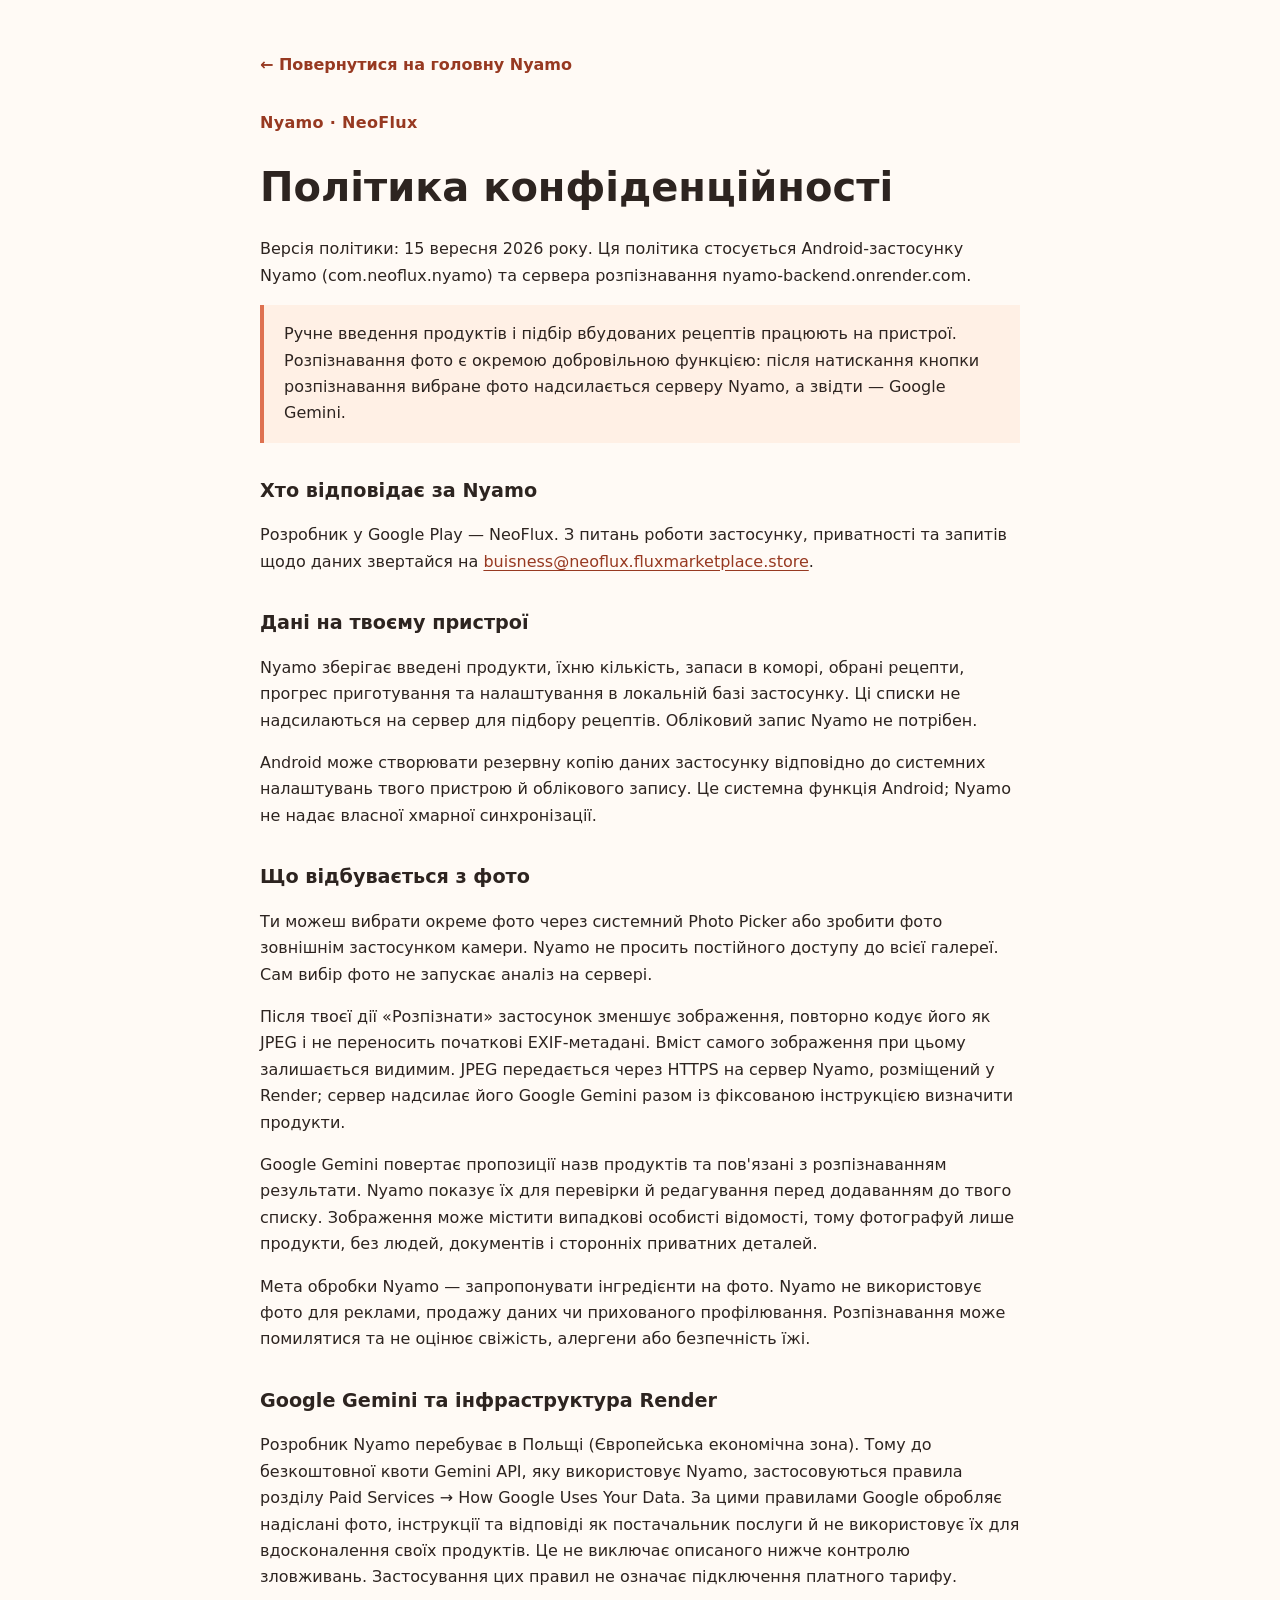
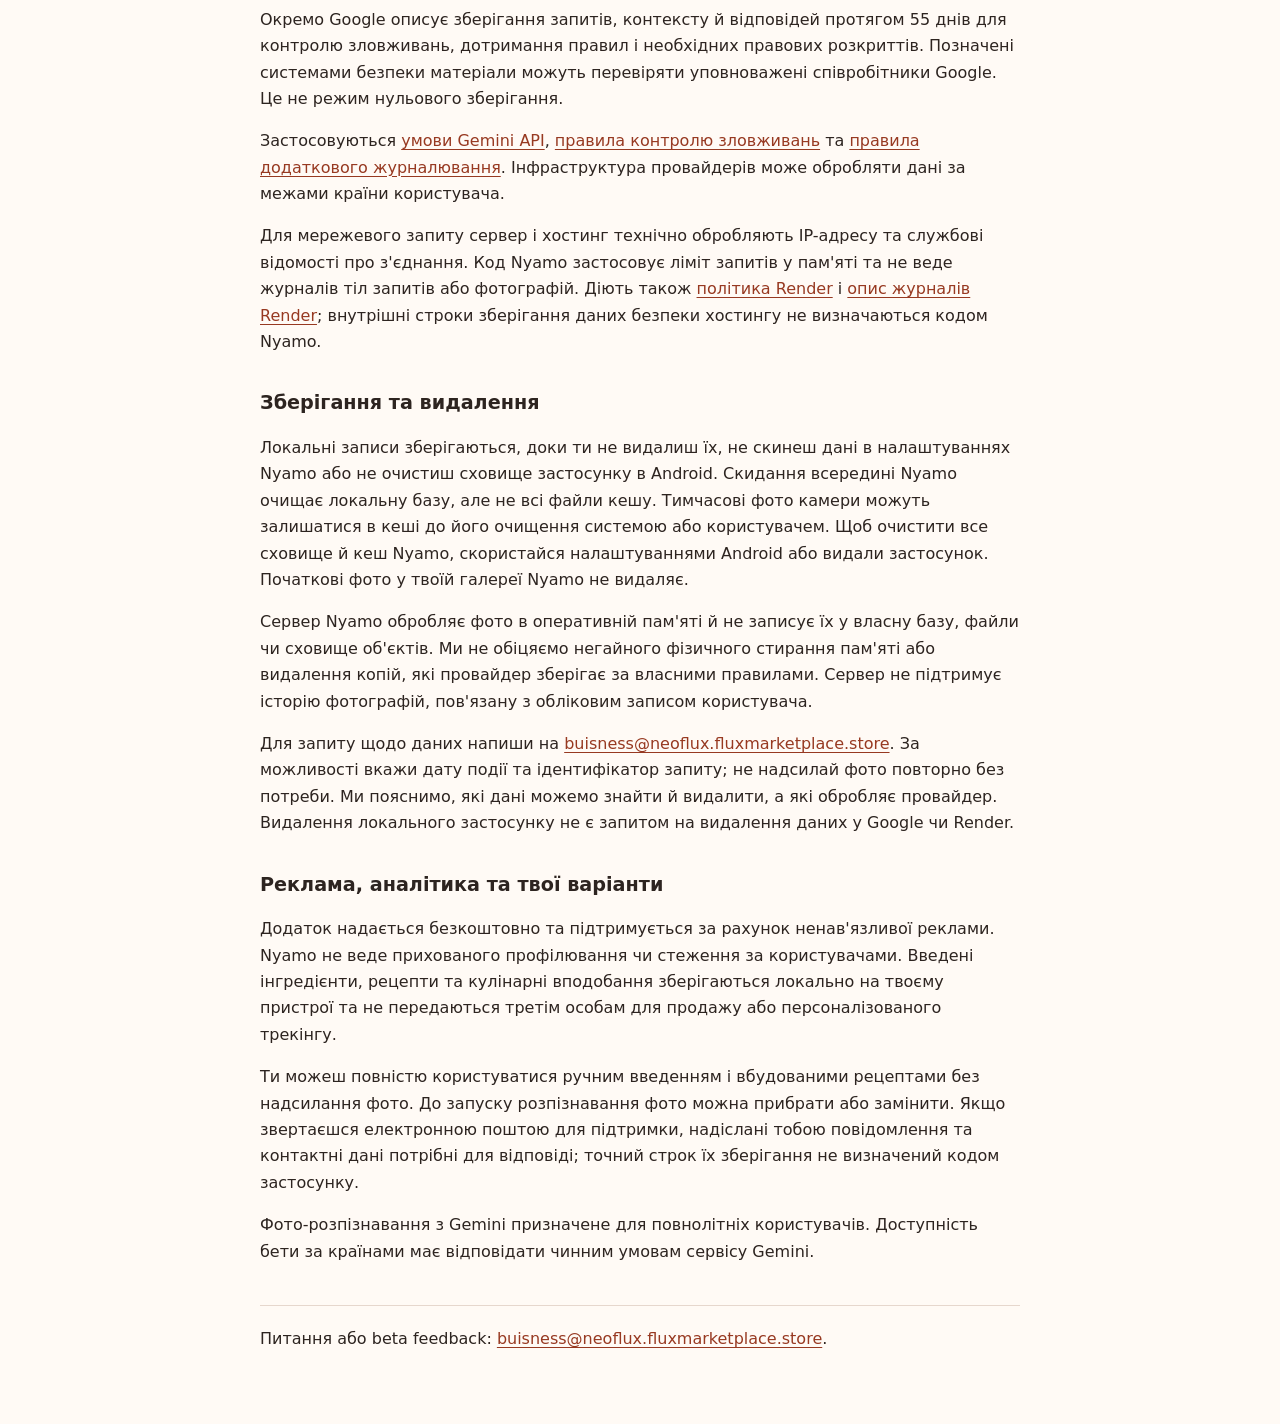
==== privacy-policy.html @ 57dad579 "Initial commit: Nyamo landing page website with i18n support" ====
<!doctype html>
<html lang="uk">
<head>
  <meta charset="utf-8">
  <meta name="viewport" content="width=device-width, initial-scale=1">
  <meta name="description" content="Як Nyamo обробляє локальні дані та фото продуктів, що передаються серверу Nyamo й Google Gemini.">
  <title>Nyamo — Політика конфіденційності</title>
  <style>
    :root { color-scheme: light; font-family: system-ui, sans-serif; color: #2d2420; background: #fffaf5; }
    body { margin: 0; line-height: 1.65; }
    main { max-width: 760px; padding: 36px 20px 72px; margin: auto; }
    h1 { font-size: clamp(1.8rem, 5vw, 2.5rem); line-height: 1.15; }
    h2 { font-size: 1.2rem; margin-top: 2rem; }
    a { color: #973921; overflow-wrap: anywhere; text-underline-offset: 3px; }
    a:focus-visible { outline: 3px solid #973921; outline-offset: 4px; }
    .brand { font-weight: 750; color: #973921; letter-spacing: .02em; }
    .note { padding: 16px 20px; border-left: 4px solid #de7150; background: #fff0e5; }
    footer { margin-top: 40px; border-top: 1px solid #e6d7cd; padding-top: 20px; }
  </style>
</head>
<body><main>
  <p><a href="index.html" style="display: inline-flex; align-items: center; gap: 6px; font-weight: 600; text-decoration: none; margin-bottom: 16px;">← Повернутися на головну Nyamo</a></p>
  <p class="brand">Nyamo · NeoFlux</p>
  <h1>Політика конфіденційності</h1>
  <p>Версія політики: 15 вересня 2026 року. Ця політика стосується Android-застосунку Nyamo (com.neoflux.nyamo) та сервера розпізнавання nyamo-backend.onrender.com.</p>
  <p class="note">Ручне введення продуктів і підбір вбудованих рецептів працюють на пристрої. Розпізнавання фото є окремою добровільною функцією: після натискання кнопки розпізнавання вибране фото надсилається серверу Nyamo, а звідти — Google Gemini.</p>

  <h2>Хто відповідає за Nyamo</h2>
  <p>Розробник у Google Play — NeoFlux. З питань роботи застосунку, приватності та запитів щодо даних звертайся на <a href="mailto:buisness@neoflux.fluxmarketplace.store">buisness@neoflux.fluxmarketplace.store</a>.</p>

  <h2>Дані на твоєму пристрої</h2>
  <p>Nyamo зберігає введені продукти, їхню кількість, запаси в коморі, обрані рецепти, прогрес приготування та налаштування в локальній базі застосунку. Ці списки не надсилаються на сервер для підбору рецептів. Обліковий запис Nyamo не потрібен.</p>
  <p>Android може створювати резервну копію даних застосунку відповідно до системних налаштувань твого пристрою й облікового запису. Це системна функція Android; Nyamo не надає власної хмарної синхронізації.</p>

  <h2>Що відбувається з фото</h2>
  <p>Ти можеш вибрати окреме фото через системний Photo Picker або зробити фото зовнішнім застосунком камери. Nyamo не просить постійного доступу до всієї галереї. Сам вибір фото не запускає аналіз на сервері.</p>
  <p>Після твоєї дії «Розпізнати» застосунок зменшує зображення, повторно кодує його як JPEG і не переносить початкові EXIF-метадані. Вміст самого зображення при цьому залишається видимим. JPEG передається через HTTPS на сервер Nyamo, розміщений у Render; сервер надсилає його Google Gemini разом із фіксованою інструкцією визначити продукти.</p>
  <p>Google Gemini повертає пропозиції назв продуктів та пов'язані з розпізнаванням результати. Nyamo показує їх для перевірки й редагування перед додаванням до твого списку. Зображення може містити випадкові особисті відомості, тому фотографуй лише продукти, без людей, документів і сторонніх приватних деталей.</p>
  <p>Мета обробки Nyamo — запропонувати інгредієнти на фото. Nyamo не використовує фото для реклами, продажу даних чи прихованого профілювання. Розпізнавання може помилятися та не оцінює свіжість, алергени або безпечність їжі.</p>

  <h2>Google Gemini та інфраструктура Render</h2>
  <p>Розробник Nyamo перебуває в Польщі (Європейська економічна зона). Тому до безкоштовної квоти Gemini API, яку використовує Nyamo, застосовуються правила розділу Paid Services → How Google Uses Your Data. За цими правилами Google обробляє надіслані фото, інструкції та відповіді як постачальник послуги й не використовує їх для вдосконалення своїх продуктів. Це не виключає описаного нижче контролю зловживань. Застосування цих правил не означає підключення платного тарифу.</p>
  <p>Окремо Google описує зберігання запитів, контексту й відповідей протягом 55 днів для контролю зловживань, дотримання правил і необхідних правових розкриттів. Позначені системами безпеки матеріали можуть перевіряти уповноважені співробітники Google. Це не режим нульового зберігання.</p>
  <p>Застосовуються <a href="https://ai.google.dev/gemini-api/terms">умови Gemini API</a>, <a href="https://ai.google.dev/gemini-api/docs/usage-policies">правила контролю зловживань</a> та <a href="https://ai.google.dev/gemini-api/docs/logs-policy">правила додаткового журналювання</a>. Інфраструктура провайдерів може обробляти дані за межами країни користувача.</p>
  <p>Для мережевого запиту сервер і хостинг технічно обробляють IP-адресу та службові відомості про з'єднання. Код Nyamo застосовує ліміт запитів у пам'яті та не веде журналів тіл запитів або фотографій. Діють також <a href="https://render.com/privacy">політика Render</a> і <a href="https://render.com/docs/logging">опис журналів Render</a>; внутрішні строки зберігання даних безпеки хостингу не визначаються кодом Nyamo.</p>

  <h2>Зберігання та видалення</h2>
  <p>Локальні записи зберігаються, доки ти не видалиш їх, не скинеш дані в налаштуваннях Nyamo або не очистиш сховище застосунку в Android. Скидання всередині Nyamo очищає локальну базу, але не всі файли кешу. Тимчасові фото камери можуть залишатися в кеші до його очищення системою або користувачем. Щоб очистити все сховище й кеш Nyamo, скористайся налаштуваннями Android або видали застосунок. Початкові фото у твоїй галереї Nyamo не видаляє.</p>
  <p>Сервер Nyamo обробляє фото в оперативній пам'яті й не записує їх у власну базу, файли чи сховище об'єктів. Ми не обіцяємо негайного фізичного стирання пам'яті або видалення копій, які провайдер зберігає за власними правилами. Сервер не підтримує історію фотографій, пов'язану з обліковим записом користувача.</p>
  <p>Для запиту щодо даних напиши на <a href="mailto:buisness@neoflux.fluxmarketplace.store">buisness@neoflux.fluxmarketplace.store</a>. За можливості вкажи дату події та ідентифікатор запиту; не надсилай фото повторно без потреби. Ми пояснимо, які дані можемо знайти й видалити, а які обробляє провайдер. Видалення локального застосунку не є запитом на видалення даних у Google чи Render.</p>

  <h2>Реклама, аналітика та твої варіанти</h2>
  <p>Додаток надається безкоштовно та підтримується за рахунок ненав'язливої реклами. Nyamo не веде прихованого профілювання чи стеження за користувачами. Введені інгредієнти, рецепти та кулінарні вподобання зберігаються локально на твоєму пристрої та не передаються третім особам для продажу або персоналізованого трекінгу.</p>
  <p>Ти можеш повністю користуватися ручним введенням і вбудованими рецептами без надсилання фото. До запуску розпізнавання фото можна прибрати або замінити. Якщо звертаєшся електронною поштою для підтримки, надіслані тобою повідомлення та контактні дані потрібні для відповіді; точний строк їх зберігання не визначений кодом застосунку.</p>
  <p>Фото-розпізнавання з Gemini призначене для повнолітніх користувачів. Доступність бети за країнами має відповідати чинним умовам сервісу Gemini.</p>
  <footer>Питання або beta feedback: <a href="mailto:buisness@neoflux.fluxmarketplace.store">buisness@neoflux.fluxmarketplace.store</a>.</footer>
</main></body></html>
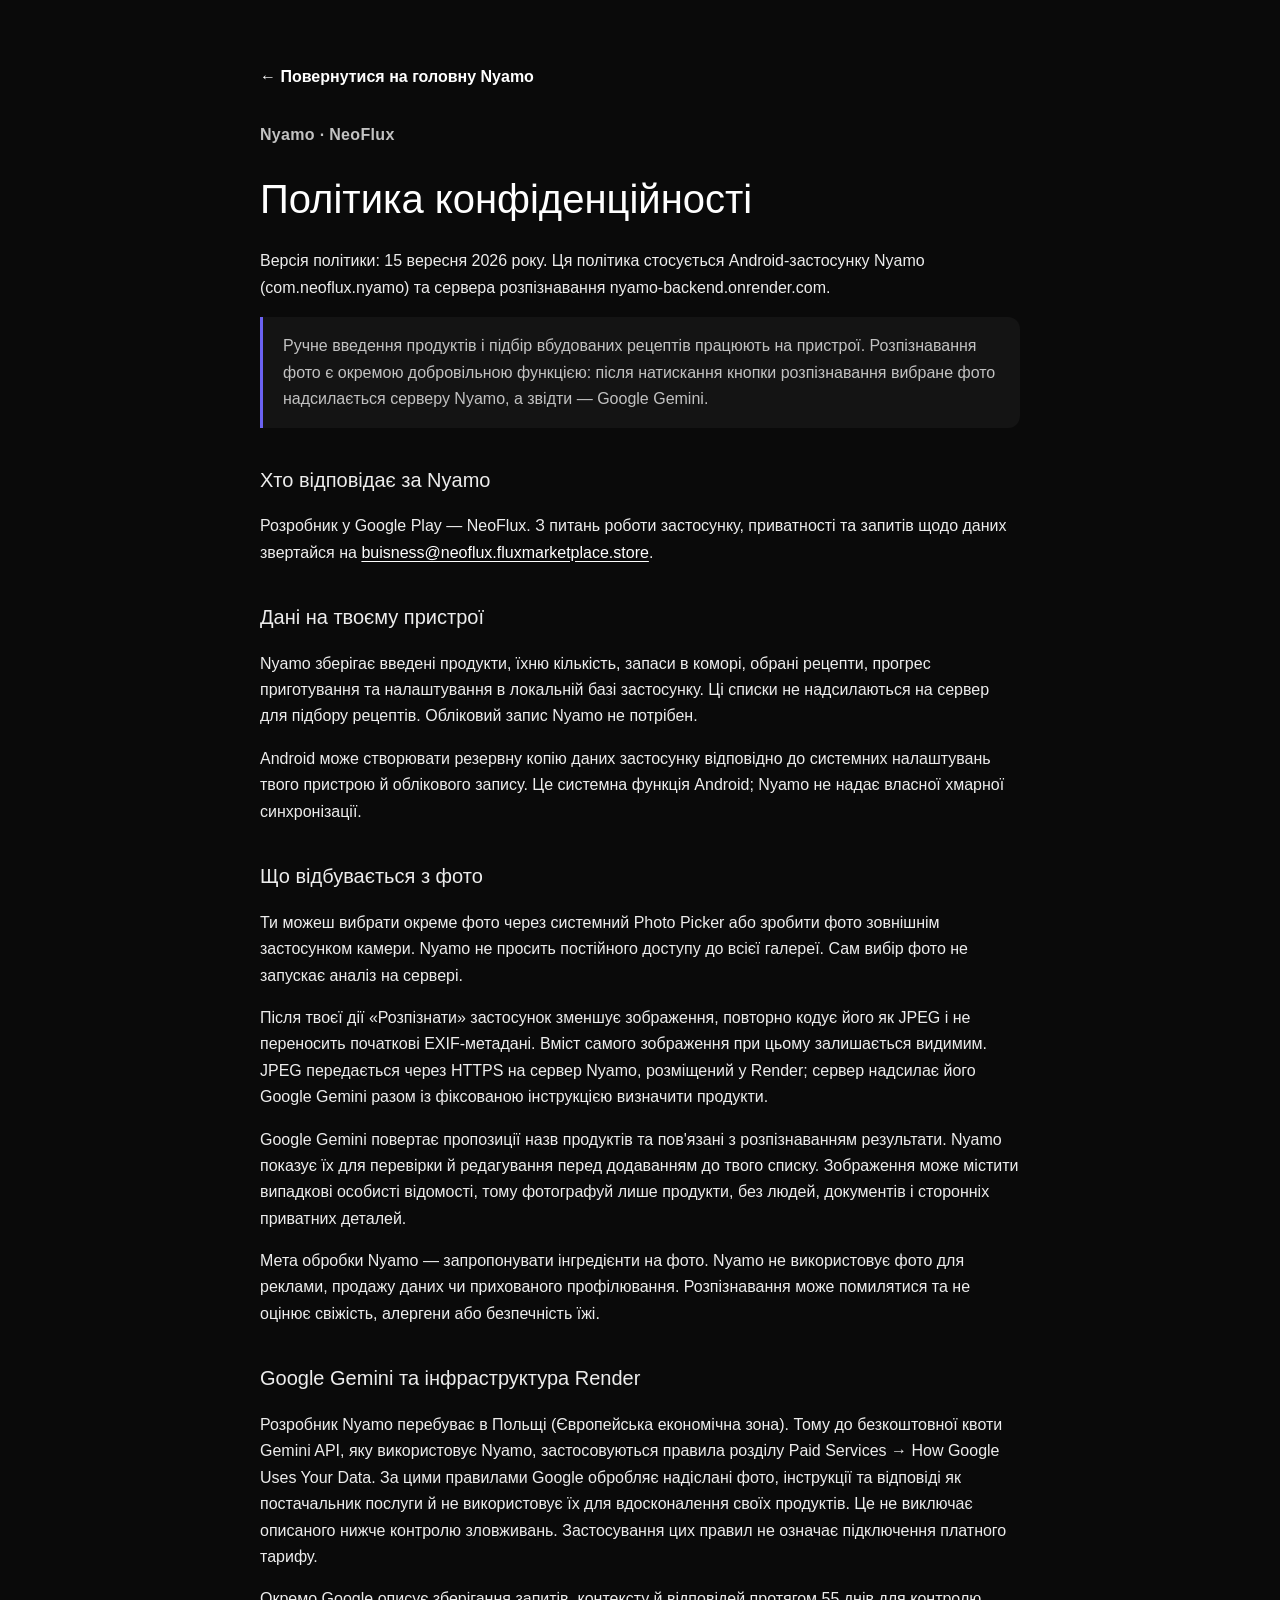
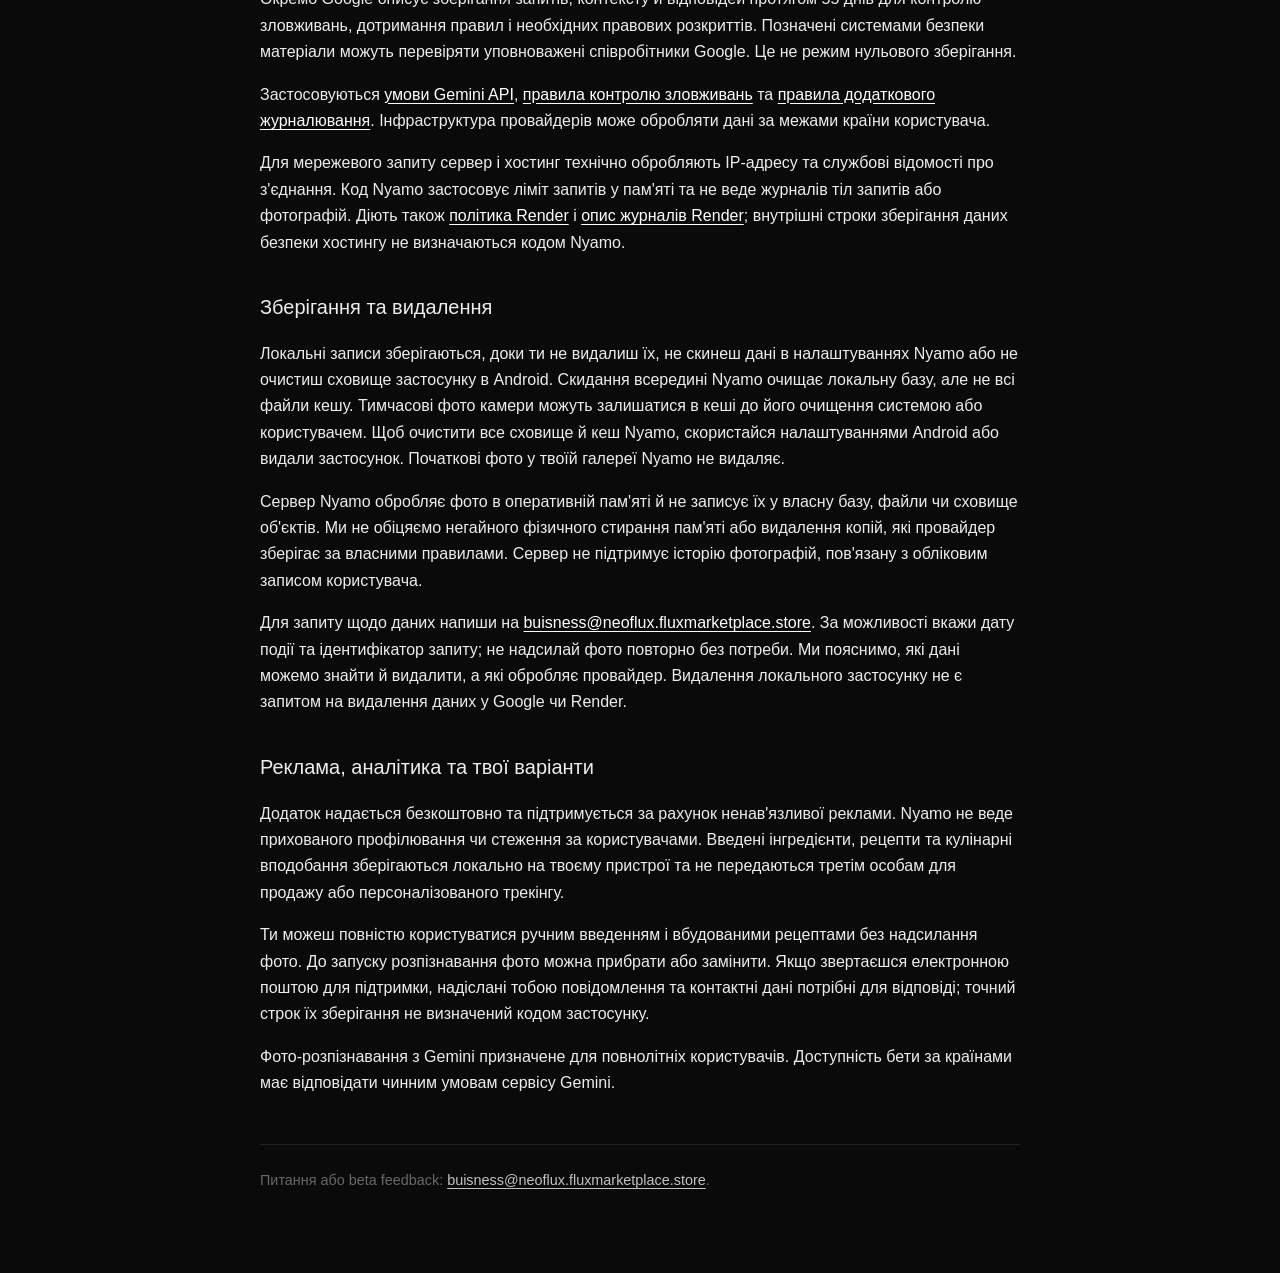
==== commit 533fa7a0: "feat(design): implement Dimension dusk-lit AI workspace aesthetic" ====
--- a/privacy-policy.html
+++ b/privacy-policy.html
@@ -6,16 +6,17 @@
   <meta name="description" content="Як Nyamo обробляє локальні дані та фото продуктів, що передаються серверу Nyamo й Google Gemini.">
   <title>Nyamo — Політика конфіденційності</title>
   <style>
-    :root { color-scheme: light; font-family: system-ui, sans-serif; color: #2d2420; background: #fffaf5; }
-    body { margin: 0; line-height: 1.65; }
-    main { max-width: 760px; padding: 36px 20px 72px; margin: auto; }
-    h1 { font-size: clamp(1.8rem, 5vw, 2.5rem); line-height: 1.15; }
-    h2 { font-size: 1.2rem; margin-top: 2rem; }
-    a { color: #973921; overflow-wrap: anywhere; text-underline-offset: 3px; }
-    a:focus-visible { outline: 3px solid #973921; outline-offset: 4px; }
-    .brand { font-weight: 750; color: #973921; letter-spacing: .02em; }
-    .note { padding: 16px 20px; border-left: 4px solid #de7150; background: #fff0e5; }
-    footer { margin-top: 40px; border-top: 1px solid #e6d7cd; padding-top: 20px; }
+    :root { color-scheme: dark; font-family: 'DM Sans', -apple-system, BlinkMacSystemFont, 'Segoe UI', Roboto, sans-serif; color: #ededed; background: #0a0a0a; }
+    body { margin: 0; line-height: 1.65; background: #0a0a0a; color: #ededed; }
+    main { max-width: 760px; padding: 48px 24px 80px; margin: auto; }
+    h1 { font-family: 'Geist', sans-serif; font-size: clamp(1.8rem, 5vw, 2.5rem); font-weight: 500; line-height: 1.15; color: #ffffff; }
+    h2 { font-family: 'Geist', sans-serif; font-size: 1.25rem; font-weight: 500; margin-top: 2.2rem; color: #ededed; }
+    a { color: #ffffff; overflow-wrap: anywhere; text-underline-offset: 3px; }
+    a:focus-visible { outline: 2px solid #6b62f2; outline-offset: 4px; }
+    .brand { font-weight: 600; color: #c2c2c2; letter-spacing: .02em; }
+    .note { padding: 16px 20px; border-left: 3px solid #6b62f2; background: rgba(255, 255, 255, 0.04); border-radius: 0 12px 12px 0; color: #c2c2c2; }
+    footer { margin-top: 48px; border-top: 1px solid rgba(255, 255, 255, 0.10); padding-top: 24px; color: #686868; font-size: 0.9rem; }
+    footer a { color: #c2c2c2; }
   </style>
 </head>
 <body><main>
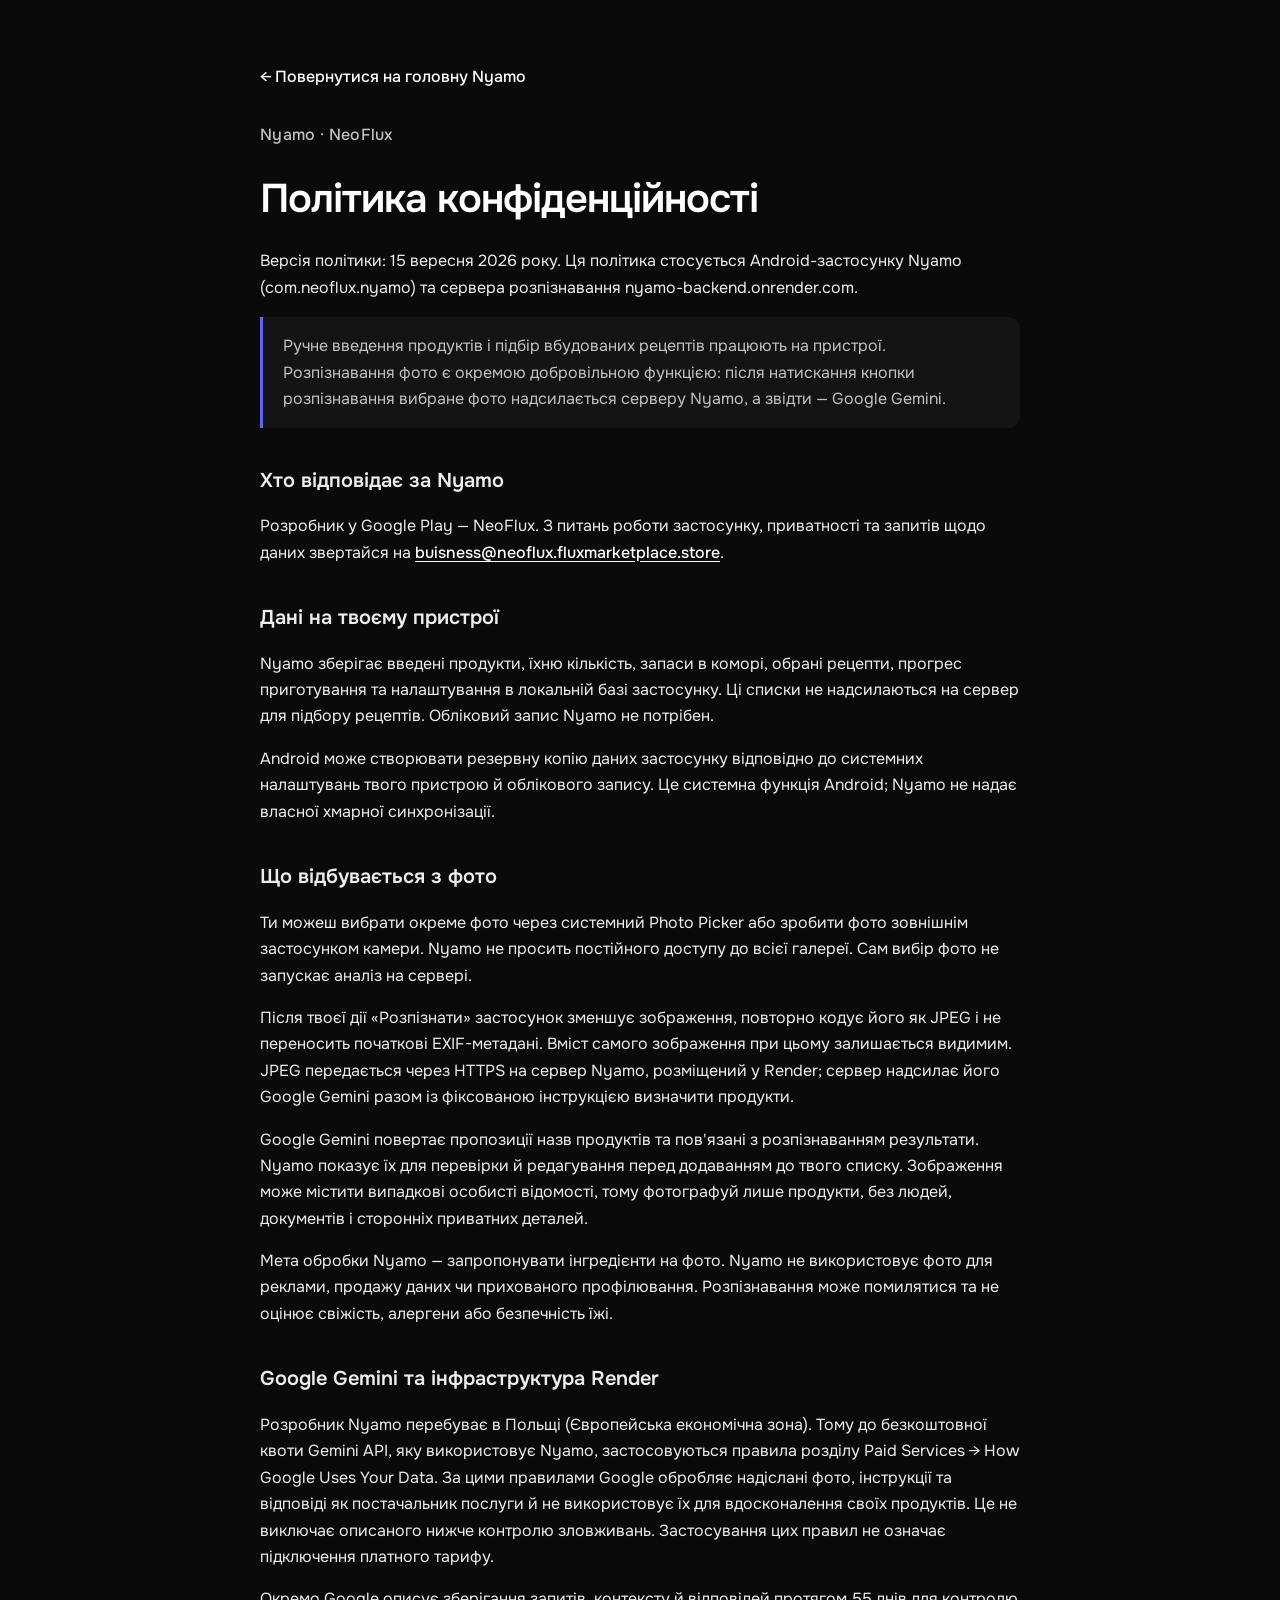
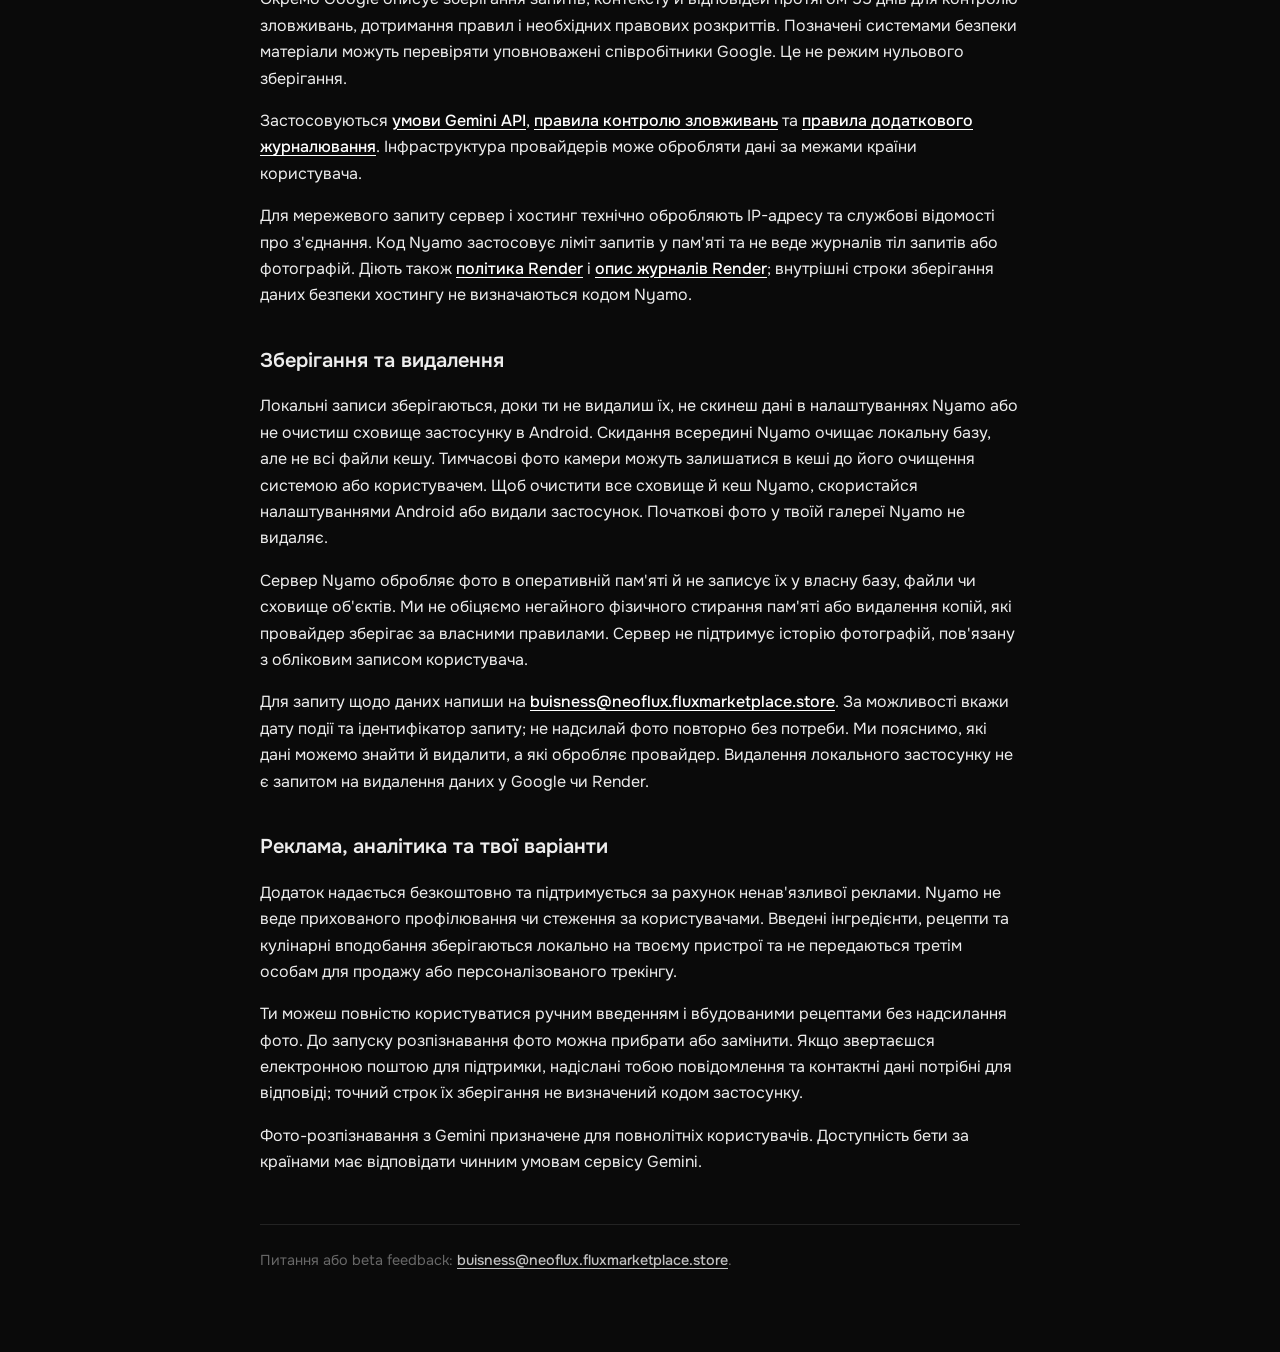
==== commit 264bdda0: "style(typography): adopt Onest typeface across site with 600 headings, 500 controls, 400 body" ====
--- a/privacy-policy.html
+++ b/privacy-policy.html
@@ -4,23 +4,25 @@
   <meta charset="utf-8">
   <meta name="viewport" content="width=device-width, initial-scale=1">
   <meta name="description" content="Як Nyamo обробляє локальні дані та фото продуктів, що передаються серверу Nyamo й Google Gemini.">
-  <title>Nyamo — Політика конфіденційності</title>
+  <link rel="preconnect" href="https://fonts.googleapis.com">
+  <link rel="preconnect" href="https://fonts.gstatic.com" crossorigin>
+  <link href="https://fonts.googleapis.com/css2?family=Onest:wght@400;500;600;700&display=swap" rel="stylesheet">
   <style>
-    :root { color-scheme: dark; font-family: 'DM Sans', -apple-system, BlinkMacSystemFont, 'Segoe UI', Roboto, sans-serif; color: #ededed; background: #0a0a0a; }
-    body { margin: 0; line-height: 1.65; background: #0a0a0a; color: #ededed; }
+    :root { color-scheme: dark; font-family: 'Onest', -apple-system, BlinkMacSystemFont, 'Segoe UI', Roboto, sans-serif; color: #ededed; background: #0a0a0a; }
+    body { margin: 0; line-height: 1.65; background: #0a0a0a; color: #ededed; font-weight: 400; }
     main { max-width: 760px; padding: 48px 24px 80px; margin: auto; }
-    h1 { font-family: 'Geist', sans-serif; font-size: clamp(1.8rem, 5vw, 2.5rem); font-weight: 500; line-height: 1.15; color: #ffffff; }
-    h2 { font-family: 'Geist', sans-serif; font-size: 1.25rem; font-weight: 500; margin-top: 2.2rem; color: #ededed; }
-    a { color: #ffffff; overflow-wrap: anywhere; text-underline-offset: 3px; }
+    h1 { font-family: 'Onest', sans-serif; font-size: clamp(1.8rem, 5vw, 2.5rem); font-weight: 600; line-height: 1.15; color: #ffffff; letter-spacing: -0.025em; }
+    h2 { font-family: 'Onest', sans-serif; font-size: 1.25rem; font-weight: 600; margin-top: 2.2rem; color: #ededed; }
+    a { color: #ffffff; overflow-wrap: anywhere; text-underline-offset: 3px; font-weight: 500; }
     a:focus-visible { outline: 2px solid #6b62f2; outline-offset: 4px; }
-    .brand { font-weight: 600; color: #c2c2c2; letter-spacing: .02em; }
+    .brand { font-weight: 500; color: #c2c2c2; letter-spacing: .02em; }
     .note { padding: 16px 20px; border-left: 3px solid #6b62f2; background: rgba(255, 255, 255, 0.04); border-radius: 0 12px 12px 0; color: #c2c2c2; }
     footer { margin-top: 48px; border-top: 1px solid rgba(255, 255, 255, 0.10); padding-top: 24px; color: #686868; font-size: 0.9rem; }
     footer a { color: #c2c2c2; }
   </style>
 </head>
 <body><main>
-  <p><a href="index.html" style="display: inline-flex; align-items: center; gap: 6px; font-weight: 600; text-decoration: none; margin-bottom: 16px;">← Повернутися на головну Nyamo</a></p>
+  <p><a href="index.html" style="display: inline-flex; align-items: center; gap: 6px; font-weight: 500; text-decoration: none; margin-bottom: 16px;">← Повернутися на головну Nyamo</a></p>
   <p class="brand">Nyamo · NeoFlux</p>
   <h1>Політика конфіденційності</h1>
   <p>Версія політики: 15 вересня 2026 року. Ця політика стосується Android-застосунку Nyamo (com.neoflux.nyamo) та сервера розпізнавання nyamo-backend.onrender.com.</p>
